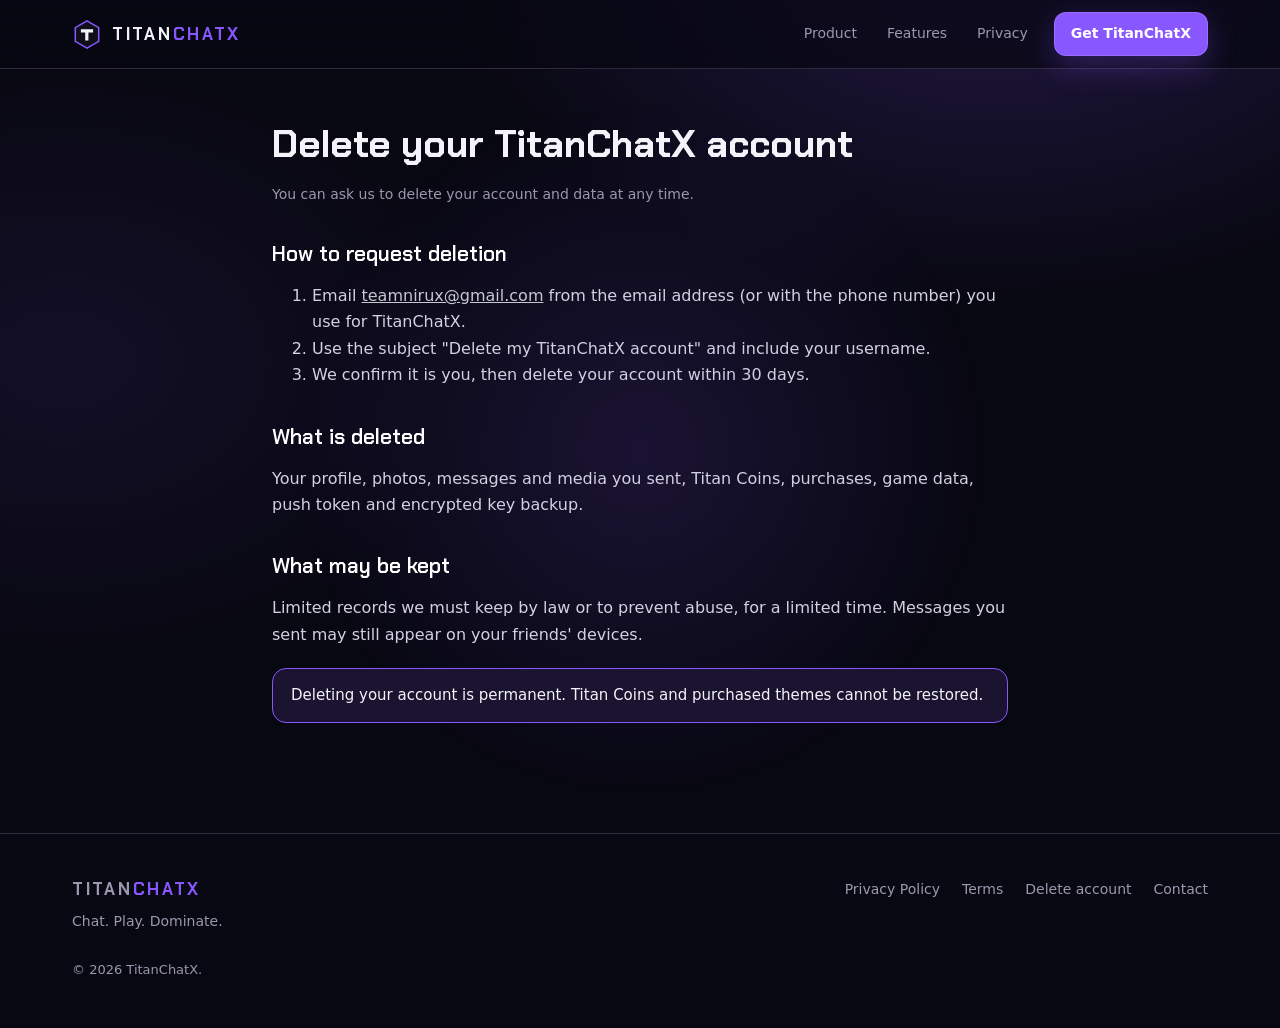
==== delete-account.html @ 8880d1cb "Add files via upload" ====
<!doctype html><html lang="en"><head><meta charset="utf-8"><meta name="viewport" content="width=device-width,initial-scale=1"><link rel="preconnect" href="https://fonts.googleapis.com"><link rel="preconnect" href="https://fonts.gstatic.com" crossorigin><link href="https://fonts.googleapis.com/css2?family=Chakra+Petch:wght@500;600;700&display=swap" rel="stylesheet"><meta name="theme-color" content="#080812"><link rel="stylesheet" href="style.css"><title>Delete your account | TitanChatX</title></head><body><div class="ambient" aria-hidden="true"></div>
<header class="top scrolled"><div class="wrap"><nav class="bar" aria-label="Main">
<a class="logo" href="index.html" aria-label="TitanChatX home"><svg width="30" height="30" viewBox="0 0 32 32"><path d="M16 2l12.5 7.2v14.6L16 31 3.5 23.8V9.2z" fill="#11101A" stroke="#8957FF" stroke-width="1.6"/><path d="M9.5 11h13v3.4h-5V23h-3.4v-8.6h-4.6z" fill="#F5F3FA"/></svg><span>TITAN<b>CHATX</b></span></a>
<div class="links" style="display:flex;position:static;background:none;padding:0;border:0"><a href="index.html#showcase">Product</a><a href="index.html#features">Features</a><a href="privacy.html">Privacy</a><a class="btn small" href="index.html#get">Get TitanChatX</a></div>
</nav></div></header>
<div class="doc"><h1>Delete your TitanChatX account</h1><p class="meta">You can ask us to delete your account and data at any time.</p>
<h2>How to request deletion</h2><ol><li>Email <a href="mailto:teamnirux@gmail.com?subject=Delete%20my%20TitanChatX%20account">teamnirux@gmail.com</a> from the email address (or with the phone number) you use for TitanChatX.</li><li>Use the subject "Delete my TitanChatX account" and include your username.</li><li>We confirm it is you, then delete your account within 30 days.</li></ol>
<h2>What is deleted</h2><p>Your profile, photos, messages and media you sent, Titan Coins, purchases, game data, push token and encrypted key backup.</p>
<h2>What may be kept</h2><p>Limited records we must keep by law or to prevent abuse, for a limited time. Messages you sent may still appear on your friends' devices.</p>
<p class="note">Deleting your account is permanent. Titan Coins and purchased themes cannot be restored.</p></div>
<footer class="foot"><div class="wrap"><div class="fgrid"><div><a class="logo" href="index.html"><span>TITAN<b>CHATX</b></span></a><p style="margin:10px 0 0">Chat. Play. Dominate.</p></div><nav aria-label="Footer"><a href="privacy.html">Privacy Policy</a><a href="terms.html">Terms</a><a href="delete-account.html">Delete account</a><a href="mailto:teamnirux@gmail.com">Contact</a></nav></div><p class="copy">&copy; 2026 TitanChatX.</p></div></footer></body></html>
---- style.css ----
:root{
  --black:#080812;--violet:#8957FF;--silver:#C6C8D2;--white:#F5F3FA;
  --surface:#11101A;--surface2:#191625;--line:#302A3D;
  --mute:#9B97AE;--violet-soft:rgba(137,87,255,.16);--glow:0 0 60px rgba(137,87,255,.28);
  --ease:cubic-bezier(.2,.7,.2,1);
  --display:"Chakra Petch",system-ui,sans-serif;
}
*{box-sizing:border-box}
html{overflow-x:clip;scroll-behavior:smooth;scroll-padding-top:84px;-webkit-text-size-adjust:100%}
body{margin:0;background:var(--black);color:var(--white);font:16px/1.65 system-ui,-apple-system,"Segoe UI",Roboto,sans-serif;overflow-x:hidden}
a{color:var(--silver)}
img,svg{max-width:100%}
.wrap{max-width:1180px;margin:0 auto;padding:0 22px}
.sr{position:absolute;width:1px;height:1px;overflow:hidden;clip:rect(0 0 0 0);white-space:nowrap}
.display{font-family:var(--display)}

/* ambient light */
.ambient{position:fixed;inset:0;z-index:-2;pointer-events:none;background:
  radial-gradient(900px 600px at 78% -8%,rgba(137,87,255,.22),transparent 62%),
  radial-gradient(700px 500px at 5% 40%,rgba(137,87,255,.09),transparent 60%),var(--black)}
#fx{position:fixed;inset:0;width:100%;height:100%;z-index:-1;pointer-events:none;opacity:.7}

#bar{position:fixed;left:0;top:0;height:2px;width:100%;background:linear-gradient(90deg,var(--violet),var(--silver));transform-origin:0 50%;transform:scaleX(0);z-index:60;pointer-events:none}
.ambient::after{content:"";position:absolute;width:760px;height:760px;left:50%;top:50%;margin:-380px 0 0 -380px;border-radius:50%;background:radial-gradient(circle,rgba(137,87,255,.14),transparent 65%);transform:translate3d(calc(var(--sx,0)*60px),calc(var(--sy,0)*-1px),0);will-change:transform}
section::before{content:"";position:absolute;top:0;left:50%;width:min(1136px,calc(100% - 44px));height:1px;transform:translateX(-50%) scaleX(0);background:linear-gradient(90deg,transparent,var(--violet),transparent);opacity:.55;transition:transform 1.4s var(--ease)}
section.seen::before{transform:translateX(-50%) scaleX(1)}
h2.sec .w{display:inline-block;overflow:hidden;vertical-align:top;padding-bottom:.14em;margin-bottom:-.14em}
h2.sec .w>span{display:inline-block;transform:translateY(112%);transition:transform .9s var(--ease);transition-delay:calc(var(--wi)*55ms)}
h2.sec.in .w>span{transform:none}
/* nav */
header.top{position:sticky;top:0;z-index:50;transition:background .3s,border-color .3s,backdrop-filter .3s;border-bottom:1px solid transparent}
header.top.scrolled{background:rgba(8,8,18,.72);backdrop-filter:blur(16px);-webkit-backdrop-filter:blur(16px);border-color:var(--line)}
nav.bar{display:flex;align-items:center;justify-content:space-between;height:68px}
.logo{display:flex;align-items:center;gap:10px;text-decoration:none;color:var(--white);font:700 17px var(--display);letter-spacing:.16em}
.logo svg{width:30px;height:30px}
.logo b{color:var(--violet);font-weight:700}
.links{display:flex;align-items:center;gap:6px}
.links a{color:var(--mute);text-decoration:none;font-size:14px;padding:8px 12px;border-radius:10px;transition:color .2s,background .2s}
.links a:hover{color:var(--white);background:var(--surface2)}
.links a.btn{color:#fff;margin-left:8px}.links a.btn:hover{background:var(--violet)}
.menu{display:none;background:none;border:1px solid var(--line);color:var(--white);border-radius:10px;width:42px;height:42px;cursor:pointer}
.btn{display:inline-flex;align-items:center;gap:8px;padding:13px 24px;border-radius:14px;background:var(--violet);color:#fff;text-decoration:none;font-weight:700;font-size:15px;border:1px solid rgba(255,255,255,.14);box-shadow:0 0 0 0 rgba(137,87,255,.5),0 10px 30px rgba(137,87,255,.3);transition:transform .25s var(--ease),box-shadow .25s,background .25s;cursor:pointer}
.btn:hover{transform:translateY(-2px);box-shadow:0 0 0 4px rgba(137,87,255,.18),0 14px 38px rgba(137,87,255,.42)}
.btn.ghost{background:transparent;color:var(--white);border-color:var(--line);box-shadow:none}
.btn.ghost:hover{background:var(--surface2);border-color:var(--silver);box-shadow:none}
.btn.small{padding:9px 16px;font-size:14px;border-radius:12px}
:focus-visible{outline:2px solid var(--silver);outline-offset:3px;border-radius:8px}

/* hero */
.hero{display:grid;grid-template-columns:1.15fr .85fr;gap:30px;align-items:center;padding:34px 0 70px;min-height:calc(100vh - 68px)}
.eyebrow{display:inline-flex;align-items:center;gap:10px;font:600 12px var(--display);letter-spacing:.28em;color:var(--silver);border:1px solid var(--line);background:rgba(25,22,37,.6);padding:7px 14px;border-radius:30px}
.eyebrow i{width:7px;height:7px;border-radius:50%;background:var(--violet);box-shadow:0 0 12px var(--violet)}
h1.type{display:grid;font:700 clamp(30px,4.1vw,54px)/1.08 var(--display);letter-spacing:-.01em;margin:22px 0 18px}
h1.type .sizer{grid-area:1/1;display:grid;visibility:hidden;pointer-events:none}
h1.type .sizer span{grid-area:1/1}
h1.type .live{grid-area:1/1;align-self:start}
h1.type .caret{display:inline-block;width:.075em;height:.9em;background:var(--violet);margin-left:5px;vertical-align:-.08em;border-radius:2px;animation:blink 1.05s steps(1) infinite;box-shadow:0 0 16px var(--violet)}
h1.type .caret.solid{animation:none}
h1.type em{font-style:normal;background:linear-gradient(95deg,var(--white) 10%,var(--violet) 90%);-webkit-background-clip:text;background-clip:text;color:transparent}
.lead{color:var(--mute);font-size:18px;max-width:540px;margin:0 0 30px}
.cta{display:flex;flex-wrap:wrap;gap:12px}
.note{margin-top:22px;color:var(--mute);font-size:13px}
.stage{position:relative;display:flex;justify-content:center;align-items:center;min-height:620px}
.stage .halo{position:absolute;width:420px;height:420px;border-radius:50%;background:radial-gradient(circle,rgba(137,87,255,.38),transparent 65%);filter:blur(30px);animation:breathe 7s ease-in-out infinite}

/* phone */
.phone{position:relative;width:292px;height:600px;border-radius:44px;background:linear-gradient(160deg,#2a2438,#0d0c16);padding:9px;box-shadow:0 40px 90px rgba(0,0,0,.6),0 0 0 1px var(--line),var(--glow);flex:none}
.phone::before{content:"";position:absolute;top:18px;left:50%;transform:translateX(-50%);width:84px;height:22px;border-radius:14px;background:#000;z-index:5}
.screen{position:relative;height:100%;border-radius:36px;overflow:hidden;background:var(--black);display:flex;flex-direction:column}
.status{height:44px;flex:none;display:flex;justify-content:space-between;align-items:flex-end;padding:0 24px 5px;font:600 11px system-ui;color:var(--silver)}
.status .sb{display:flex;gap:6px;align-items:center}
.app-head{display:flex;align-items:center;gap:10px;padding:8px 14px 10px;border-bottom:1px solid var(--line);background:rgba(17,16,26,.9);flex:none}
.av{width:34px;height:34px;border-radius:50%;display:grid;place-items:center;font:700 14px var(--display);color:#fff;background:linear-gradient(140deg,var(--violet),#4b2fb0);flex:none}
.av.s{background:linear-gradient(140deg,#6a6e80,#3a3d4c)}
.app-head .nm{font-weight:700;font-size:14px;line-height:1.15}
.app-head .st{font-size:11px;color:var(--violet)}
.app-head .ic{margin-left:auto;display:flex;gap:12px;color:var(--silver)}
.app-head svg{width:17px;height:17px}
.msgs{flex:1;overflow:hidden;padding:12px 12px 8px;display:flex;flex-direction:column;gap:7px;justify-content:flex-end;background:radial-gradient(260px 200px at 80% 0,rgba(137,87,255,.12),transparent 70%)}
.b{max-width:80%;padding:8px 12px;border-radius:16px;font-size:13px;line-height:1.4;opacity:0;transform:translateY(10px) scale(.97);transition:opacity .4s var(--ease),transform .4s var(--ease)}
.b.in{opacity:1;transform:none}
.b.dyn{display:none}
.b.dyn.in{display:block;animation:arrive .55s var(--ease) both}
.b.me.dyn.in{transform-origin:100% 100%}.b.th.dyn.in{transform-origin:0 100%}
.day{align-self:center;font-size:10px;letter-spacing:.14em;color:var(--mute);background:var(--surface2);border:1px solid var(--line);padding:3px 10px;border-radius:20px;margin-bottom:2px}
.quote{border-left:2px solid rgba(255,255,255,.7);background:rgba(0,0,0,.2);border-radius:6px;padding:4px 8px;margin:0 0 5px;font-size:11px;color:rgba(255,255,255,.78)}
.quote b{display:block;font-size:10px;color:#fff}
.ph{width:176px;height:92px;border-radius:12px;background:radial-gradient(circle at 70% 30%,rgba(198,200,210,.55),transparent 40%),linear-gradient(135deg,#2a1f55,#8957ff 70%,#4b2fb0)}
.tk{letter-spacing:-.18em;margin-left:3px;transition:color .3s}.tk.read{color:#fff}
.msgs{-webkit-mask-image:linear-gradient(to bottom,transparent 0,#000 38px);mask-image:linear-gradient(to bottom,transparent 0,#000 38px)}
.app-head .st.typ{color:var(--silver)}
.composer .in.typing-now{color:var(--white)}
.composer .send{transition:transform .25s var(--ease),box-shadow .25s}.composer .send.pop{transform:scale(.88);box-shadow:0 0 18px rgba(137,87,255,.7)}
.b.me{align-self:flex-end;background:linear-gradient(140deg,#8957ff,#6a3fe0);border-bottom-right-radius:5px}
.b.th{align-self:flex-start;background:var(--surface2);border:1px solid var(--line);border-bottom-left-radius:5px}
.b small{display:block;font-size:10px;color:rgba(255,255,255,.6);text-align:right;margin-top:2px}
.b.th small{color:var(--mute)}
.invite{display:flex;gap:10px;align-items:center;min-width:190px}
.invite .gem{width:34px;height:34px;border-radius:10px;background:linear-gradient(140deg,var(--violet),var(--silver));display:grid;place-items:center;color:#14102a;font-weight:800}
.invite b{display:block;font-size:12px}.invite span{font-size:11px;color:var(--mute)}
.voice{display:flex;align-items:center;gap:10px;width:196px}
.voice .vt{font-size:11px;color:var(--mute);font-variant-numeric:tabular-nums;flex:none}
.voice .play{width:28px;height:28px;border-radius:50%;background:var(--violet);display:grid;place-items:center;flex:none}
.voice .play svg{width:12px;height:12px}
.wave{display:flex;align-items:center;gap:2px;height:24px;flex:1;min-width:0}
.wave i{display:block;flex:1;max-width:3px;min-width:2px;border-radius:2px;background:rgba(198,200,210,.32);height:var(--h,40%);transition:background .12s}
.wave i.p{background:var(--violet)}
.typing{align-self:flex-start;display:none;animation:arrive .35s var(--ease);gap:4px;padding:10px 12px;background:var(--surface2);border:1px solid var(--line);border-radius:16px}
.typing.on{display:flex}
.typing i{width:6px;height:6px;border-radius:50%;background:var(--silver);animation:bounce 1s infinite}
.typing i:nth-child(2){animation-delay:.15s}.typing i:nth-child(3){animation-delay:.3s}
.composer{flex:none;display:flex;align-items:center;gap:8px;padding:8px 10px 14px;border-top:1px solid var(--line);background:rgba(17,16,26,.9)}
.composer .in{flex:1;background:var(--surface2);border:1px solid var(--line);border-radius:20px;padding:8px 14px;font-size:12px;color:var(--mute)}
.composer .send{width:32px;height:32px;border-radius:50%;background:var(--violet);display:grid;place-items:center}
.composer svg{width:15px;height:15px}

/* floating cards */
.float{position:absolute;z-index:6;background:rgba(25,22,37,.88);border:1px solid var(--line);backdrop-filter:blur(12px);-webkit-backdrop-filter:blur(12px);border-radius:16px;padding:11px 14px;font-size:12px;box-shadow:0 18px 50px rgba(0,0,0,.5);animation:var(--fl,fA) var(--dur,7s) ease-in-out infinite;animation-delay:var(--d,0s);will-change:transform}
.float.near{box-shadow:0 30px 70px rgba(0,0,0,.65),0 0 30px rgba(137,87,255,.18);border-color:rgba(137,87,255,.45)}
.float.far{z-index:3;opacity:.82;transform-origin:center;scale:.92}
.float .mw{display:flex;align-items:center;gap:8px;margin-top:6px}
.float .mw .wave{height:16px;width:78px;flex:none}
.float .mw .wave i{min-width:2px}
.float b{display:block;font-size:12px;margin-bottom:2px}
.float span{color:var(--mute)}
.float .tag{font:600 10px var(--display);letter-spacing:.16em;color:var(--violet);margin-bottom:4px;display:flex;gap:6px;align-items:center}
.f1{left:-70px;top:70px;width:196px;--fl:fA;--dur:7.2s}
.f2{right:-14px;top:226px;--fl:fB;--dur:8.6s}
.f3{left:-34px;bottom:110px;--fl:fC;--dur:6.4s}
.f4{right:2px;bottom:60px;--fl:fD;--dur:9.2s}

/* sections */
section{padding:92px 0;position:relative}
.kicker{font:600 12px var(--display);letter-spacing:.3em;color:var(--violet);margin:0 0 12px}
h2.sec{font:700 clamp(30px,4.4vw,52px)/1.1 var(--display);margin:0 0 14px;max-width:760px}
.sec-sub{color:var(--mute);max-width:620px;font-size:17px;margin:0 0 44px}
.strip{border-block:1px solid var(--line);background:rgba(17,16,26,.6);overflow:hidden;padding:0}
.strip .track{display:flex;gap:46px;white-space:nowrap;padding:18px 0;width:max-content;animation:slide 38s linear infinite;color:var(--silver);font:600 13px var(--display);letter-spacing:.2em}
.strip .track span::before{content:"";display:inline-block;width:6px;height:6px;background:var(--violet);border-radius:50%;margin-right:46px;vertical-align:middle;box-shadow:0 0 10px var(--violet)}

/* showcase */
.show{display:grid;grid-template-columns:1fr auto;gap:60px;align-items:center}
.tabs{display:flex;flex-direction:column;gap:8px}
.tab{all:unset;box-sizing:border-box;cursor:pointer;display:grid;grid-template-columns:44px 1fr;gap:14px;align-items:start;padding:16px 18px;border-radius:18px;border:1px solid transparent;transition:background .3s,border-color .3s}
.tab:hover{background:rgba(25,22,37,.6)}
.tab .ti{width:44px;height:44px;border-radius:13px;display:grid;place-items:center;background:var(--surface2);border:1px solid var(--line);color:var(--silver);transition:all .3s}
.tab .ti svg{width:21px;height:21px}
.tab h3{margin:0;font:600 18px var(--display)}
.tab p{margin:4px 0 0;color:var(--mute);font-size:14px;max-height:0;opacity:0;overflow:hidden;transition:max-height .45s var(--ease),opacity .3s}
.tab[aria-selected=true]{background:var(--surface);border-color:var(--line);box-shadow:inset 3px 0 0 var(--violet)}
.tab[aria-selected=true] .ti{background:var(--violet);border-color:var(--violet);color:#fff;box-shadow:0 0 24px rgba(137,87,255,.5)}
.tab[aria-selected=true] p{max-height:90px;opacity:1}
.tab .prog{grid-column:2;height:2px;background:var(--line);border-radius:2px;margin-top:10px;overflow:hidden;display:none}
.tab[aria-selected=true] .prog{display:block}
.tab .prog i{display:block;height:100%;width:0;background:var(--violet)}
.tab[aria-selected=true].auto .prog i{animation:fill 7s linear forwards}
.show .phone-wrap{position:relative;padding:0 30px}
.slides{position:relative;flex:1;min-height:0}
.slide{position:absolute;inset:0;display:flex;flex-direction:column;opacity:0;visibility:hidden;transform:translateX(24px);transition:opacity .45s var(--ease),transform .45s var(--ease),visibility .45s}
.slide.on{opacity:1;visibility:visible;transform:none}
.pad{padding:12px 14px;display:flex;flex-direction:column;gap:10px;flex:1;min-height:0}
.title-row{display:flex;align-items:center;gap:8px;font:700 15px var(--display);padding:10px 14px;border-bottom:1px solid var(--line);flex:none}
.chip{display:inline-block;font-size:11px;padding:6px 11px;border-radius:20px;border:1px solid var(--line);background:var(--surface2);color:var(--silver);cursor:default}
.chip.hot{background:var(--violet-soft);border-color:var(--violet);color:#fff}
.card{background:var(--surface);border:1px solid var(--line);border-radius:16px;padding:12px}
.card h4{margin:0 0 6px;font:600 11px var(--display);letter-spacing:.14em;color:var(--violet)}
.card p{margin:0;font-size:12.5px;line-height:1.5;color:var(--white)}
.task{display:flex;align-items:center;gap:9px;font-size:12px;padding:7px 0;border-top:1px solid var(--line)}
.task:first-of-type{border-top:0}
.cb{width:16px;height:16px;border-radius:5px;border:1.5px solid var(--silver);flex:none;display:grid;place-items:center;background:none;padding:0;cursor:pointer;color:transparent}
.cb svg{width:10px;height:10px}
.cb.done{background:var(--violet);border-color:var(--violet);color:#fff}
.task.done span{text-decoration:line-through;color:var(--mute)}
.mem{display:grid;grid-template-columns:repeat(4,1fr);gap:8px;flex:1;align-content:center}
.mc{all:unset;cursor:pointer;aspect-ratio:3/4;perspective:500px;position:relative}
.mc .in{position:absolute;inset:0;transform-style:preserve-3d;transition:transform .5s var(--ease)}
.mc.flip .in,.mc.ok .in{transform:rotateY(180deg)}
.mc .f,.mc .k{position:absolute;inset:0;border-radius:12px;display:grid;place-items:center;backface-visibility:hidden;-webkit-backface-visibility:hidden}
.mc .k{background:linear-gradient(150deg,#241b44,#14102a);border:1px solid var(--line)}
.mc .k::after{content:"T";font:700 18px var(--display);color:rgba(137,87,255,.6)}
.mc .f{transform:rotateY(180deg);background:var(--surface2);border:1px solid var(--violet);font-size:22px;color:var(--white)}
.mc.ok .f{background:var(--violet-soft);box-shadow:0 0 18px rgba(137,87,255,.45)}
.mrow{display:flex;justify-content:space-between;align-items:center;font-size:12px;color:var(--silver)}
.mrow button{all:unset;cursor:pointer;color:var(--violet);font-weight:700}
.big-voice{display:flex;align-items:center;gap:12px;background:linear-gradient(140deg,#8957ff,#6a3fe0);border-radius:18px;padding:12px 14px}
.big-voice .wave{height:30px}.big-voice .wave i{background:rgba(255,255,255,.4)}.big-voice .wave i.p{background:#fff}
.big-voice .play{width:34px;height:34px;border-radius:50%;background:rgba(255,255,255,.2);display:grid;place-items:center}
.big-voice .play svg{width:14px;height:14px}
.score{display:grid;grid-template-columns:1fr auto 1fr;align-items:center;text-align:center;gap:6px}
.score .n{font:700 32px var(--display)}.score .vs{font:600 12px var(--display);color:var(--mute)}
.score small{display:block;color:var(--mute);font-size:11px}
.coin{display:inline-flex;align-items:center;gap:6px;font-weight:700;color:#FFC94D;font-size:13px}
.coin i{width:16px;height:16px;border-radius:50%;background:radial-gradient(circle at 35% 30%,#FFE9A8,#E0A21B);box-shadow:0 0 10px rgba(255,201,77,.5)}
.games{display:grid;grid-template-columns:repeat(3,1fr);gap:8px}
.games div{background:var(--surface2);border:1px solid var(--line);border-radius:14px;padding:12px 6px;text-align:center;font-size:11px;color:var(--silver)}
.games svg{width:22px;height:22px;display:block;margin:0 auto 6px;color:var(--violet)}
.safety{display:grid;grid-template-columns:repeat(4,1fr);gap:4px;font:600 12px ui-monospace,Menlo,monospace;color:var(--silver);text-align:center;background:var(--surface);border:1px solid var(--line);border-radius:12px;padding:10px 6px}
.lockbar{display:flex;align-items:center;gap:8px;font-size:11px;color:var(--silver);background:var(--violet-soft);border:1px solid var(--violet);border-radius:12px;padding:8px 10px}
.lockbar svg{width:14px;height:14px;color:var(--violet);flex:none}

/* bento */
.bento{display:grid;grid-template-columns:repeat(12,1fr);gap:16px}
.tile{position:relative;overflow:hidden;background:linear-gradient(160deg,var(--surface),#0d0c16);border:1px solid var(--line);border-radius:24px;padding:24px;display:flex;flex-direction:column;gap:14px;transition:border-color .3s,transform .4s var(--ease),box-shadow .4s}
.tile::before{content:"";position:absolute;inset:0;background:radial-gradient(320px 220px at var(--mx,70%) var(--my,0%),rgba(137,87,255,.2),transparent 70%);opacity:0;transition:opacity .35s;pointer-events:none}
.tile:hover{border-color:rgba(137,87,255,.6);transform:translateY(-4px);box-shadow:0 20px 50px rgba(0,0,0,.45)}
.tile:hover::before{opacity:1}
.tile h3{margin:0;font:600 20px var(--display)}
.tile p{margin:0;color:var(--mute);font-size:14.5px}
.tile .vis{margin-top:auto;position:relative}
.s4{grid-column:span 4}.s5{grid-column:span 5}.s6{grid-column:span 6}.s7{grid-column:span 7}.s8{grid-column:span 8}
.mini{background:var(--black);border:1px solid var(--line);border-radius:14px;padding:12px;font-size:12.5px}
.lockvis{display:flex;align-items:center;gap:16px}
.lockvis .ring{width:76px;height:76px;border-radius:50%;display:grid;place-items:center;border:1px solid var(--violet);box-shadow:0 0 30px rgba(137,87,255,.4),inset 0 0 20px rgba(137,87,255,.2);animation:breathe 4s ease-in-out infinite;flex:none}
.lockvis svg{width:32px;height:32px;color:var(--white)}
.srch{display:flex;align-items:center;gap:8px;background:var(--black);border:1px solid var(--line);border-radius:12px;padding:10px 12px;font-size:13px}
.srch svg{width:15px;height:15px;color:var(--mute);flex:none}
.hit{margin-top:8px;font-size:12.5px;color:var(--silver);padding:8px 10px;border-radius:10px;background:var(--surface2);border:1px solid var(--line)}
mark{background:var(--violet-soft);color:#fff;border-radius:4px;padding:0 3px;box-shadow:inset 0 -2px 0 var(--violet)}
.del{display:flex;align-items:center;justify-content:space-between;gap:10px;background:var(--black);border:1px dashed var(--line);border-radius:14px;padding:12px 14px;font-size:13px;color:var(--mute);transition:all .4s var(--ease)}
.del.back{border-style:solid;border-color:var(--violet);color:var(--white);background:var(--violet-soft)}
.del button{all:unset;cursor:pointer;color:var(--violet);font-weight:700;font-size:12px;white-space:nowrap}
.rings{display:flex;justify-content:center;align-items:center;height:96px;position:relative}
.rings .core{width:54px;height:54px;border-radius:50%;background:var(--violet);display:grid;place-items:center;z-index:2;box-shadow:0 0 30px rgba(137,87,255,.6)}
.rings .core svg{width:24px;height:24px}
.rings i{position:absolute;width:54px;height:54px;border-radius:50%;border:1px solid var(--violet);animation:ping 2.6s ease-out infinite}
.rings i:nth-child(2){animation-delay:.9s}.rings i:nth-child(3){animation-delay:1.8s}
.stories{display:flex;gap:12px}
.sring{width:52px;height:52px;border-radius:50%;padding:2.5px;background:conic-gradient(var(--violet),var(--silver),var(--violet));flex:none}
.sring.seen{background:var(--line)}
.sring span{display:grid;place-items:center;width:100%;height:100%;border-radius:50%;background:var(--surface2);border:2px solid var(--black);font:700 14px var(--display)}
.sw{display:flex;gap:10px;margin-bottom:12px}
.sw button{all:unset;cursor:pointer;width:28px;height:28px;border-radius:50%;border:2px solid transparent;box-shadow:0 0 0 1px var(--line);transition:transform .2s}
.sw button:hover{transform:scale(1.12)}.sw button[aria-pressed=true]{border-color:var(--white);box-shadow:0 0 14px var(--c)}
.prev{border-radius:14px;padding:14px;background:var(--black);border:1px solid var(--line);display:flex;flex-direction:column;gap:6px;transition:background .5s}
.prev .b{opacity:1;transform:none;max-width:78%;font-size:12px}
.prev .b.me{background:var(--bub,var(--violet));transition:background .4s,border-radius .4s}

/* how */
.steps{display:grid;grid-template-columns:repeat(3,1fr);gap:18px;counter-reset:s}
.step{position:relative;background:var(--surface);border:1px solid var(--line);border-radius:22px;padding:28px 24px}
.step::before{counter-increment:s;content:"0" counter(s);font:700 44px var(--display);color:transparent;-webkit-text-stroke:1px var(--violet);display:block;margin-bottom:12px}
.step h3{margin:0 0 6px;font:600 20px var(--display)}.step p{margin:0;color:var(--mute);font-size:15px}
.steps .step:not(:last-child)::after{content:"";position:absolute;right:-18px;top:54px;width:18px;height:1px;background:linear-gradient(90deg,var(--violet),transparent)}

/* privacy */
.priv{display:grid;grid-template-columns:1fr 1fr;gap:26px;align-items:stretch}
.plist{display:flex;flex-direction:column;gap:12px}
.pi{display:grid;grid-template-columns:40px 1fr;gap:14px;padding:16px 18px;background:var(--surface);border:1px solid var(--line);border-radius:18px}
.pi .ico{width:40px;height:40px;border-radius:12px;background:var(--violet-soft);border:1px solid var(--violet);display:grid;place-items:center;color:var(--white)}
.pi .ico svg{width:19px;height:19px}
.pi h3{margin:0;font:600 16px var(--display)}.pi p{margin:3px 0 0;color:var(--mute);font-size:14px}
.honest{background:linear-gradient(160deg,#1a1430,var(--surface));border:1px solid var(--violet);border-radius:24px;padding:28px;box-shadow:var(--glow)}
.honest h3{margin:0 0 6px;font:600 20px var(--display)}
.honest ul{margin:14px 0 0;padding:0;list-style:none;display:flex;flex-direction:column;gap:12px}
.honest li{display:grid;grid-template-columns:22px 1fr;gap:10px;color:var(--silver);font-size:14.5px}
.honest li svg{width:18px;height:18px;color:var(--violet);margin-top:3px}

/* plans */
.plans{display:grid;grid-template-columns:repeat(3,1fr);gap:18px}
.plan{background:var(--surface);border:1px solid var(--line);border-radius:24px;padding:30px 26px;text-align:center;position:relative;transition:transform .4s var(--ease),border-color .3s}
.plan:hover{transform:translateY(-5px);border-color:rgba(137,87,255,.6)}
.plan.best{border-color:var(--violet);box-shadow:var(--glow);background:linear-gradient(170deg,#1a1430,var(--surface))}
.plan .pill{position:absolute;top:-12px;left:50%;transform:translateX(-50%);background:var(--violet);font:700 11px var(--display);letter-spacing:.16em;padding:4px 14px;border-radius:20px}
.plan .nm{font:600 14px var(--display);letter-spacing:.2em;color:var(--silver)}
.plan .pr{font:700 48px var(--display);margin:8px 0 0}
.plan .per{color:var(--mute);font-size:14px}
.plan-note{margin-top:22px;text-align:center;color:var(--mute);font-size:14px}

/* faq */
.faq{max-width:820px;display:flex;flex-direction:column;gap:10px}
details{background:var(--surface);border:1px solid var(--line);border-radius:18px;transition:border-color .3s}
details[open]{border-color:rgba(137,87,255,.6)}
summary{cursor:pointer;list-style:none;padding:18px 22px;font:600 17px var(--display);display:flex;justify-content:space-between;align-items:center;gap:16px}
summary::-webkit-details-marker{display:none}
summary::after{content:"+";font-size:24px;color:var(--violet);transition:transform .3s;flex:none}
details[open] summary::after{transform:rotate(45deg)}
details p{margin:0;padding:0 22px 20px;color:var(--mute)}

/* final */
.final{text-align:center;border:1px solid var(--line);border-radius:32px;padding:70px 24px;background:radial-gradient(600px 300px at 50% 0,rgba(137,87,255,.3),transparent 70%),var(--surface);overflow:hidden;position:relative}
.final h2{font:700 clamp(32px,5vw,58px)/1.08 var(--display);margin:0 auto 14px;max-width:720px}
.final p{color:var(--mute);max-width:520px;margin:0 auto 28px}
footer.foot{border-top:1px solid var(--line);margin-top:80px;padding:44px 0 34px;color:var(--mute);font-size:14px}
.fgrid{display:flex;justify-content:space-between;gap:30px;flex-wrap:wrap}
.fgrid nav{display:flex;gap:22px;flex-wrap:wrap}
.fgrid a{color:var(--mute);text-decoration:none}.fgrid a:hover{color:var(--white)}
.copy{margin-top:26px;font-size:13px}

/* reveal */
.rv{opacity:0;transform:translateY(28px);transition:opacity .8s var(--ease),transform .8s var(--ease);transition-delay:calc(var(--i,0)*90ms)}
.rv.in{opacity:1;transform:none}

/* doc pages */
.doc{max-width:780px;margin:0 auto;padding:40px 22px 10px}
.doc h1{font:700 38px var(--display);margin:10px 0 4px}
.doc h2{font:600 21px var(--display);margin:34px 0 8px;color:#fff;max-width:none}
.doc p,.doc li{color:#d3d0e2}
.doc .meta{color:var(--mute);font-size:14px}
.doc .note,.doc p.note{background:#1a1430;border:1px solid var(--violet);border-radius:14px;padding:14px 18px;margin:20px 0;color:var(--white);font-size:15px}
.doc table{width:100%;border-collapse:collapse;margin:12px 0;font-size:15px}
.doc th,.doc td{border:1px solid var(--line);padding:9px 12px;text-align:left;vertical-align:top}
.doc th{background:var(--surface)}

@keyframes blink{50%{opacity:0}}
@keyframes arrive{from{opacity:0;transform:translateY(14px) scale(.95)}to{opacity:1;transform:none}}
@keyframes breathe{50%{transform:scale(1.08);opacity:.8}}
@keyframes fA{0%,100%{transform:translate3d(0,0,0) rotate(-.5deg)}50%{transform:translate3d(5px,-11px,0) rotate(.5deg)}}
@keyframes fB{0%,100%{transform:translate3d(0,0,0) rotate(.6deg)}35%{transform:translate3d(-6px,-7px,0) rotate(-.3deg)}70%{transform:translate3d(3px,-13px,0) rotate(.4deg)}}
@keyframes fC{0%,100%{transform:translate3d(0,0,0)}50%{transform:translate3d(-4px,-9px,0) rotate(-.7deg)}}
@keyframes fD{0%,100%{transform:translate3d(0,0,0) rotate(.3deg)}50%{transform:translate3d(6px,-8px,0) rotate(-.6deg)}}
@keyframes bounce{40%{transform:translateY(-4px);opacity:1}0%,80%,100%{opacity:.5}}
@keyframes slide{to{transform:translateX(-50%)}}
@keyframes fill{to{width:100%}}
@keyframes ping{0%{transform:scale(1);opacity:.7}100%{transform:scale(2.4);opacity:0}}

@media(max-width:980px){
  h1.type{font-size:clamp(30px,5.6vw,52px)}
  .hero{grid-template-columns:1fr;text-align:center;min-height:0;padding-top:20px}
  .lead{margin-inline:auto}.cta{justify-content:center}
  h1.type{min-height:2.1em}
  .stage{min-height:660px;margin-top:10px}
  .show{grid-template-columns:1fr;gap:30px}
  .show .phone-wrap{order:-1;display:flex;justify-content:center}
  .tabs{flex-direction:row;overflow-x:auto;gap:8px;padding-bottom:6px;scroll-snap-type:x mandatory}
  .tab{flex:none;grid-template-columns:auto;padding:12px 16px;scroll-snap-align:start}
  .tab .ti{display:none}.tab p,.tab .prog{display:none!important}
  .tab[aria-selected=true]{background:var(--violet-soft);border-color:var(--violet);box-shadow:none}
  .s4,.s5,.s6,.s7,.s8{grid-column:span 6}
  .steps,.plans{grid-template-columns:1fr}
  .steps .step::after{display:none}
  .priv{grid-template-columns:1fr}
}
@media(max-width:760px){
  .links{display:none;position:absolute;left:0;right:0;top:68px;flex-direction:column;align-items:stretch;background:rgba(8,8,18,.96);backdrop-filter:blur(16px);padding:14px 22px 20px;border-bottom:1px solid var(--line)}
  .links.open{display:flex}
  .links a{padding:12px}
  .menu{display:grid;place-items:center}
  .s4,.s5,.s6,.s7,.s8{grid-column:span 12}
  section{padding:64px 0}
  .phone{width:268px;height:560px}
}
@media(prefers-reduced-motion:reduce){
  *,*::before,*::after{animation-duration:.001ms!important;animation-iteration-count:1!important;transition-duration:.001ms!important;scroll-behavior:auto!important}
  .rv{opacity:1;transform:none}.b{opacity:1;transform:none}
  #fx{display:none}.strip .track{animation:none}
}

/* ===== experience trio ===== */
#experience{padding-top:70px}
.trio{display:flex;justify-content:center;align-items:flex-start;gap:0;perspective:1600px;--p:1;padding:20px 0 10px}
.tp{margin:0;display:flex;flex-direction:column;align-items:center;gap:22px;flex:none}
.tp figcaption{text-align:center;max-width:290px}
.tp figcaption h3{margin:0 0 4px;font:600 19px var(--display)}
.tp figcaption p{margin:0;color:var(--mute);font-size:14.5px}
.tp.side{--dir:1;margin-inline:-4px;position:relative;z-index:1;opacity:calc(.35 + var(--p)*.65);transform:translate3d(calc((1 - var(--p))*var(--dir)*90px),calc((1 - var(--p))*30px),0) rotateY(calc((1 - var(--p))*var(--dir)*-16deg)) scale(.9)}
.tp.side.l{--dir:1}.tp.side.r{--dir:-1}
.tp.mid{position:relative;z-index:3;transform:translate3d(0,calc((1 - var(--p))*50px - 18px),0)}
.tp.side .phone{box-shadow:0 30px 70px rgba(0,0,0,.55),0 0 0 1px var(--line)}
.tp.mid .phone{box-shadow:0 50px 110px rgba(0,0,0,.65),0 0 0 1px var(--line),var(--glow)}
.nav5{flex:none;margin:6px 10px 12px;padding:6px;background:#0d0c16;border:1px solid var(--line);border-radius:20px;display:grid;grid-template-columns:repeat(5,1fr);gap:2px}
.nav5 div{display:flex;flex-direction:column;align-items:center;gap:2px;padding:6px 0;border-radius:14px;font-size:9.5px;color:var(--mute)}
.nav5 div svg{width:17px;height:17px}
.nav5 div.on{background:linear-gradient(160deg,#3a2370,#2a1a55);color:#fff;box-shadow:0 0 16px rgba(137,87,255,.45)}
.listhead{display:flex;align-items:center;justify-content:space-between;padding:6px 14px 4px;font:700 17px var(--display)}
.listhead svg{width:17px;height:17px;color:var(--silver)}
.chips{display:flex;gap:6px;padding:4px 14px 8px;overflow:hidden}
.chips .chip{white-space:nowrap}
.rows{flex:1;min-height:0;overflow:hidden}
.row{display:grid;grid-template-columns:38px 1fr auto;gap:10px;align-items:center;padding:9px 14px;border-top:1px solid rgba(48,42,61,.55)}
.row .av{width:38px;height:38px;font-size:14px;position:relative}
.row .on-dot{position:absolute;right:-1px;bottom:-1px;width:10px;height:10px;border-radius:50%;background:var(--violet);border:2px solid var(--black)}
.row .n{font-weight:600;font-size:13px;line-height:1.2}
.row>div:nth-child(2){min-width:0}
.row .m{font-size:11.5px;color:var(--mute);white-space:nowrap;overflow:hidden;text-overflow:ellipsis;display:flex;align-items:center;gap:4px;line-height:1.4}
.row .m svg{flex:none}
.row .t{white-space:nowrap}
.row .m svg{width:11px;height:11px;color:var(--violet);flex:none}
.row .t{font-size:10px;color:var(--mute);text-align:right}
.row .bd{display:inline-grid;place-items:center;min-width:17px;height:17px;padding:0 5px;margin-top:4px;border-radius:9px;background:var(--violet);color:#fff;font-size:10px;font-weight:700}
.coinchip{display:inline-flex;align-items:center;gap:6px;background:var(--surface2);border:1px solid var(--line);border-radius:20px;padding:4px 10px 4px 6px;font:700 12px var(--display);color:#FFC94D}
.coinchip i{width:15px;height:15px;border-radius:50%;background:radial-gradient(circle at 35% 30%,#FFE9A8,#E0A21B)}
.gcard{border-radius:16px;padding:12px 14px;display:flex;align-items:center;gap:12px;border:1px solid var(--line)}
.gcard .gi{width:38px;height:38px;border-radius:12px;display:grid;place-items:center;background:rgba(255,255,255,.1);flex:none}
.gcard .gi svg{width:20px;height:20px}
.gcard b{display:block;font:700 13px var(--display);letter-spacing:.06em}
.gcard span{font-size:11px;line-height:1.35;color:rgba(255,255,255,.72)}
.gcard.a{background:linear-gradient(135deg,#3a1470,#1b0b3d);border-color:rgba(137,87,255,.5)}
.gcard.b2{background:linear-gradient(135deg,#1f1a33,#12101c)}
.gcard.c{background:linear-gradient(135deg,#2a1d4a,#16102b)}
.lv{display:grid;grid-template-columns:repeat(5,1fr);gap:6px}
.lv div{aspect-ratio:1;border-radius:10px;display:grid;place-items:center;font:700 12px var(--display);background:linear-gradient(150deg,rgba(137,87,255,.85),rgba(75,47,176,.8));border:1px solid rgba(255,255,255,.18)}
.lv div.lk{background:var(--surface);border-color:var(--line);color:var(--mute)}
.lv div.lk svg{width:11px;height:11px}
.seg{display:grid;grid-template-columns:1fr 1fr;background:var(--surface);border:1px solid var(--line);border-radius:12px;padding:3px;font-size:11.5px;text-align:center}
.seg span{padding:6px 0;border-radius:9px;color:var(--mute)}.seg span.on{background:var(--violet);color:#fff;font-weight:600}
.shopg{display:grid;grid-template-columns:1fr 1fr;gap:9px}
.sc{border-radius:14px;overflow:hidden;border:1px solid var(--line);background:var(--surface)}
.sc .pv{height:78px;padding:9px;display:flex;flex-direction:column;gap:5px;justify-content:flex-end}
.sc .pv i{display:block;height:13px;border-radius:8px;width:62%;background:rgba(255,255,255,.14)}
.sc .pv i.m{align-self:flex-end;width:50%;background:var(--ma,var(--violet))}
.sc .inf{padding:7px 9px;display:flex;justify-content:space-between;align-items:center;font-size:11px}
.sc .inf b{font-weight:600}
.sc .pr{display:inline-flex;align-items:center;gap:4px;color:#FFC94D;font-weight:700}
.sc .pr i{width:10px;height:10px;border-radius:50%;background:#E0A21B}
.sc .own{color:var(--violet);font-weight:700}

@media(max-width:980px){
  .trio{justify-content:flex-start;overflow-x:auto;scroll-snap-type:x mandatory;gap:18px;padding:14px 22px 24px;margin-inline:-22px;perspective:none;-webkit-overflow-scrolling:touch;scrollbar-width:none}
  .trio::-webkit-scrollbar{display:none}
  .tp,.tp.side,.tp.mid{margin:0;transform:none;opacity:1;scroll-snap-align:center}
  .tp figcaption{max-width:268px}
}
@media(max-width:760px){
  .stage{display:grid;grid-template-columns:1fr 1fr;gap:10px;min-height:0;padding-top:0;align-items:start}
  .stage .phone{grid-column:1/-1;justify-self:center}
  .stage .halo{position:absolute;left:50%;top:30%;margin-left:-210px;grid-column:auto}
  .float,.float.far{position:relative;inset:auto;width:auto;scale:1}
  [data-parallax]{translate:none!important}
  .stage .float{animation-duration:calc(var(--dur) + 1.5s)}
}
@media(max-width:360px){
  .phone{transform:scale(.9);transform-origin:top center;margin-bottom:-56px}
}

.phone,.float,.tp .screen{text-align:left}
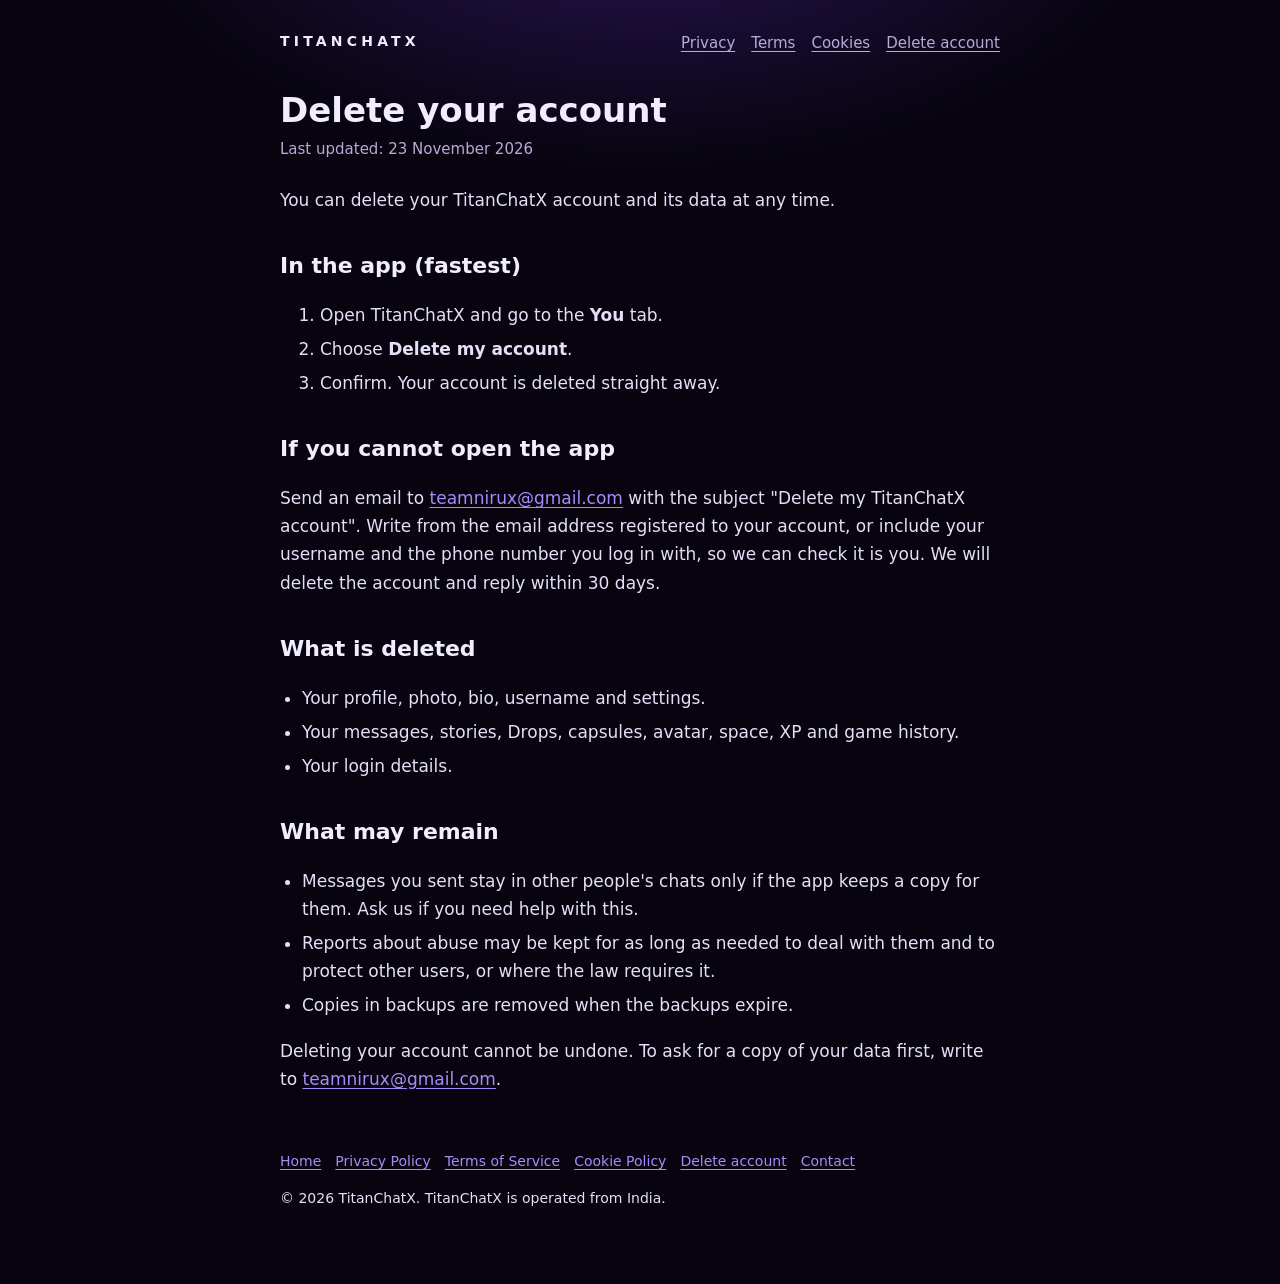
==== commit 7f6f01ff: "Add files via upload" ====
--- a/delete-account.html
+++ b/delete-account.html
@@ -1,11 +1,75 @@
-<!doctype html><html lang="en"><head><meta charset="utf-8"><meta name="viewport" content="width=device-width,initial-scale=1"><link rel="preconnect" href="https://fonts.googleapis.com"><link rel="preconnect" href="https://fonts.gstatic.com" crossorigin><link href="https://fonts.googleapis.com/css2?family=Chakra+Petch:wght@500;600;700&display=swap" rel="stylesheet"><meta name="theme-color" content="#080812"><link rel="stylesheet" href="style.css"><title>Delete your account | TitanChatX</title></head><body><div class="ambient" aria-hidden="true"></div>
-<header class="top scrolled"><div class="wrap"><nav class="bar" aria-label="Main">
-<a class="logo" href="index.html" aria-label="TitanChatX home"><svg width="30" height="30" viewBox="0 0 32 32"><path d="M16 2l12.5 7.2v14.6L16 31 3.5 23.8V9.2z" fill="#11101A" stroke="#8957FF" stroke-width="1.6"/><path d="M9.5 11h13v3.4h-5V23h-3.4v-8.6h-4.6z" fill="#F5F3FA"/></svg><span>TITAN<b>CHATX</b></span></a>
-<div class="links" style="display:flex;position:static;background:none;padding:0;border:0"><a href="index.html#showcase">Product</a><a href="index.html#features">Features</a><a href="privacy.html">Privacy</a><a class="btn small" href="index.html#get">Get TitanChatX</a></div>
-</nav></div></header>
-<div class="doc"><h1>Delete your TitanChatX account</h1><p class="meta">You can ask us to delete your account and data at any time.</p>
-<h2>How to request deletion</h2><ol><li>Email <a href="mailto:teamnirux@gmail.com?subject=Delete%20my%20TitanChatX%20account">teamnirux@gmail.com</a> from the email address (or with the phone number) you use for TitanChatX.</li><li>Use the subject "Delete my TitanChatX account" and include your username.</li><li>We confirm it is you, then delete your account within 30 days.</li></ol>
-<h2>What is deleted</h2><p>Your profile, photos, messages and media you sent, Titan Coins, purchases, game data, push token and encrypted key backup.</p>
-<h2>What may be kept</h2><p>Limited records we must keep by law or to prevent abuse, for a limited time. Messages you sent may still appear on your friends' devices.</p>
-<p class="note">Deleting your account is permanent. Titan Coins and purchased themes cannot be restored.</p></div>
-<footer class="foot"><div class="wrap"><div class="fgrid"><div><a class="logo" href="index.html"><span>TITAN<b>CHATX</b></span></a><p style="margin:10px 0 0">Chat. Play. Dominate.</p></div><nav aria-label="Footer"><a href="privacy.html">Privacy Policy</a><a href="terms.html">Terms</a><a href="delete-account.html">Delete account</a><a href="mailto:teamnirux@gmail.com">Contact</a></nav></div><p class="copy">&copy; 2026 TitanChatX.</p></div></footer></body></html>+<!doctype html>
+<html lang="en">
+<head>
+<meta charset="utf-8">
+<meta name="viewport" content="width=device-width,initial-scale=1">
+<title>Delete your account | TitanChatX</title>
+<meta name="description" content="How to delete your TitanChatX account and data.">
+<link rel="canonical" href="https://titanchatx.questtitan.in/delete-account.html">
+<style>
+:root{--bg:#07040f;--panel:#14101f;--line:#2a2340;--text:#f1edff;--mute:#b6abd6;--violet:#a78bfa}
+*{box-sizing:border-box}
+html{scroll-behavior:smooth}
+body{margin:0;background:radial-gradient(900px 500px at 50% -10%,#2b1659 0,var(--bg) 60%);color:var(--text);font:17px/1.65 system-ui,-apple-system,"Segoe UI",Roboto,sans-serif}
+.skip{position:absolute;left:-999px;top:8px;background:#fff;color:#000;padding:10px 14px;border-radius:8px;z-index:9}
+.skip:focus{left:8px}
+header,main,footer{max-width:760px;margin:0 auto;padding:0 20px}
+header{padding-top:28px;display:flex;justify-content:space-between;align-items:center;gap:12px;flex-wrap:wrap}
+.brand{font-weight:800;letter-spacing:.3em;font-size:14px;color:var(--text);text-decoration:none}
+nav a{color:var(--mute);margin-left:16px;font-size:15px}
+a{color:var(--violet);text-underline-offset:3px}
+a:focus-visible,button:focus-visible{outline:3px solid #fff;outline-offset:3px;border-radius:4px}
+h1{font-size:34px;line-height:1.2;margin:34px 0 6px}
+h2{font-size:22px;margin:34px 0 8px}
+p,li{color:#e4def7}
+.meta{color:var(--mute);font-size:15px;margin:0 0 24px}
+ul{padding-left:22px}
+li{margin:6px 0}
+table{width:100%;border-collapse:collapse;margin:14px 0;font-size:15.5px}
+th,td{border:1px solid var(--line);padding:10px 12px;text-align:left;vertical-align:top}
+th{background:var(--panel)}
+.box{background:var(--panel);border:1px solid var(--line);border-radius:16px;padding:16px 18px;margin:18px 0}
+footer{padding:40px 20px 60px;color:var(--mute);font-size:14px}
+footer a{margin-right:14px}
+</style>
+</head>
+<body>
+<a class="skip" href="#main">Skip to content</a>
+<header><a class="brand" href="index.html">TITANCHATX</a>
+<nav aria-label="Legal pages"><a href="privacy.html">Privacy</a><a href="terms.html">Terms</a><a href="cookies.html">Cookies</a><a href="delete-account.html">Delete account</a></nav></header>
+<main id="main">
+
+<h1>Delete your account</h1>
+<p class="meta">Last updated: 23 November 2026</p>
+<p>You can delete your TitanChatX account and its data at any time.</p>
+
+<h2>In the app (fastest)</h2>
+<ol>
+<li>Open TitanChatX and go to the <b>You</b> tab.</li>
+<li>Choose <b>Delete my account</b>.</li>
+<li>Confirm. Your account is deleted straight away.</li>
+</ol>
+
+<h2>If you cannot open the app</h2>
+<p>Send an email to <a href="mailto:teamnirux@gmail.com?subject=Delete%20my%20TitanChatX%20account">teamnirux@gmail.com</a> with the subject "Delete my TitanChatX account". Write from the email address registered to your account, or include your username and the phone number you log in with, so we can check it is you. We will delete the account and reply within 30 days.</p>
+
+<h2>What is deleted</h2>
+<ul>
+<li>Your profile, photo, bio, username and settings.</li>
+<li>Your messages, stories, Drops, capsules, avatar, space, XP and game history.</li>
+<li>Your login details.</li>
+</ul>
+
+<h2>What may remain</h2>
+<ul>
+<li>Messages you sent stay in other people's chats only if the app keeps a copy for them. Ask us if you need help with this.</li>
+<li>Reports about abuse may be kept for as long as needed to deal with them and to protect other users, or where the law requires it.</li>
+<li>Copies in backups are removed when the backups expire.</li>
+</ul>
+<p>Deleting your account cannot be undone. To ask for a copy of your data first, write to <a href="mailto:teamnirux@gmail.com">teamnirux@gmail.com</a>.</p>
+
+</main>
+<footer><a href="index.html">Home</a><a href="privacy.html">Privacy Policy</a><a href="terms.html">Terms of Service</a><a href="cookies.html">Cookie Policy</a><a href="delete-account.html">Delete account</a><a href="mailto:teamnirux@gmail.com">Contact</a>
+<p>&copy; 2026 TitanChatX. TitanChatX is operated from India.</p></footer>
+</body>
+</html>
